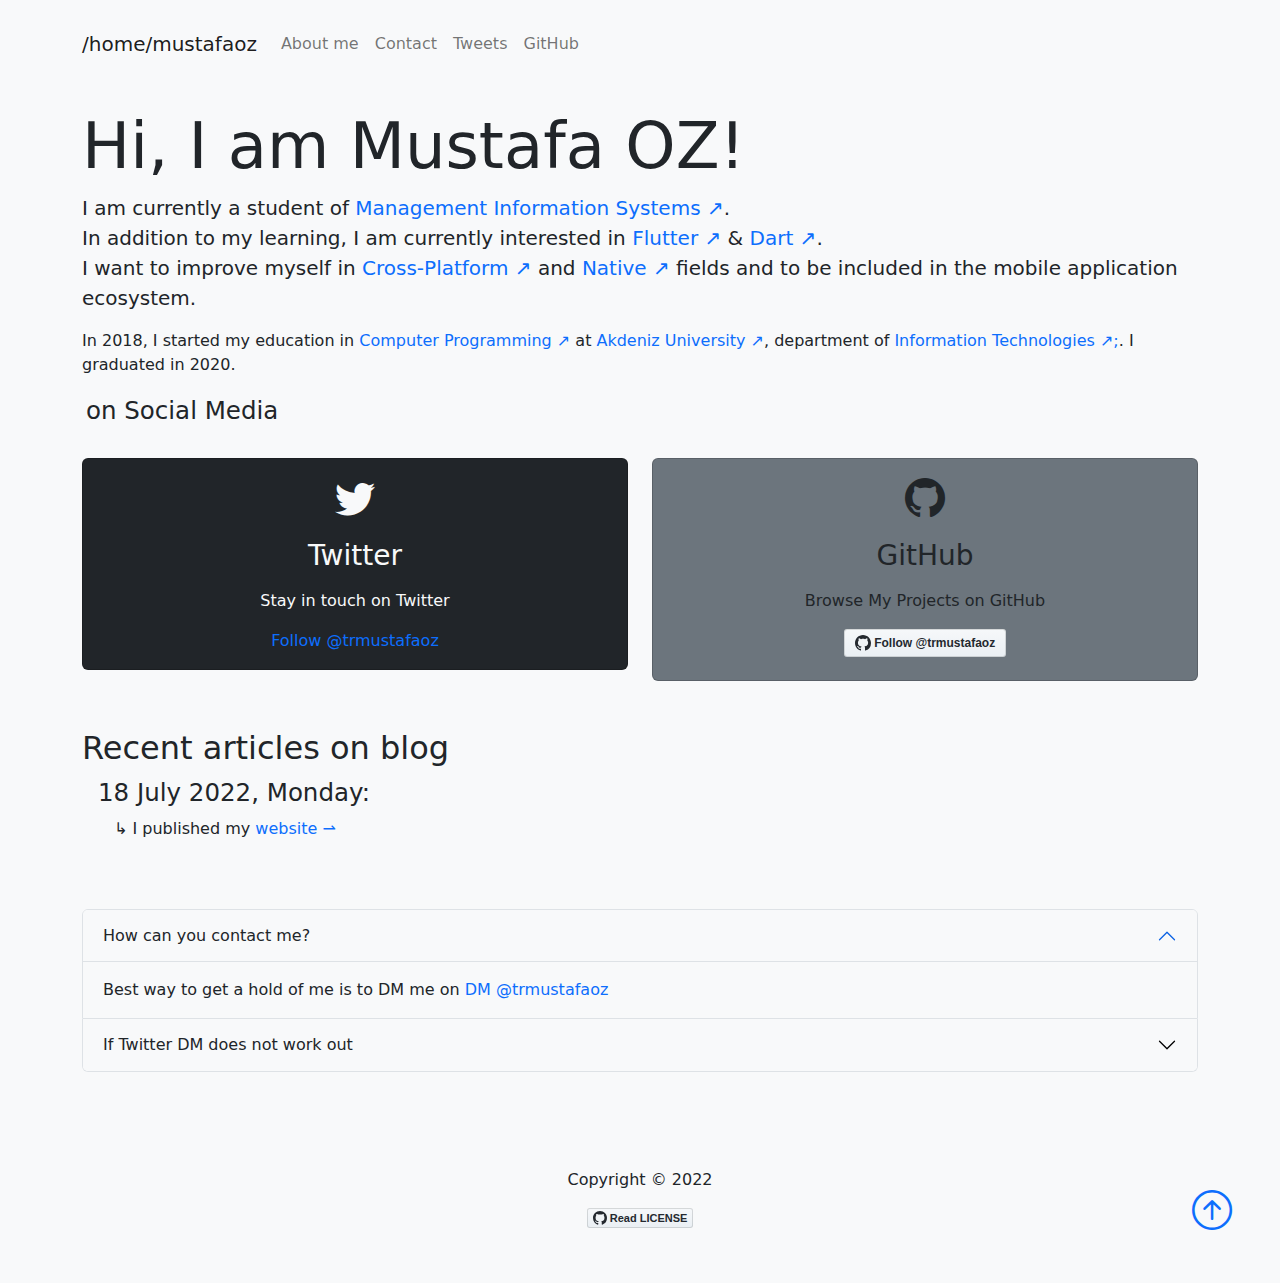
==== index.html @ 2f8a3466 "Update index.html" ====
<!doctype html>
<html lang="en">
  <head>
    <meta charset="utf-8">
    <meta name="viewport" content="width=device-width, initial-scale=1">
    <meta name="description" content="Author: https://github.com/trmustafaoz/, Category: Personal Website, Length: 2 pages">
    <!-- bootstrap@5.2.0-dist -->
    <link href="bootstrap.min.css" rel="stylesheet">
    <!-- bootstrap-icons@v1.9.1 -->
    <link rel="stylesheet" href="https://cdn.jsdelivr.net/npm/bootstrap-icons@1.9.1/font/bootstrap-icons.css">
    <!-- custom CSS -->
    <link href="style.css" rel="stylesheet">
    <title>Mustafa Öz</title>
  </head>
  <body>
    <!-- navbar -->
    <nav class="navbar navbar-expand-lg navbar-light bg-light text-dark py-3 px-3 p-lg-0 pt-lg-4 fixed-top">
      <div class="container">
        <a class="navbar-brand" href="#about-me" title="Goes to the home page">/home/mustafaoz</a>
        <button class="navbar-toggler collapsed" type="button" data-bs-toggle="collapse" data-bs-target="#navmenu" aria-controls="navmenu" aria-expanded="false" aria-label="Toggle navigation">
          <span class="toggler-icon top-bar"></span>
          <span class="toggler-icon middle-bar"></span>
          <span class="toggler-icon bottom-bar"></span>
        </button>

        <div class="collapse navbar-collapse" id="navmenu">
          <ul class="navbar-nav">
            <li class="nav-item"><a class="nav-link" aria-current="page" href="#about-me" title="About me">About me</a></li>
            <li class="nav-item"><a class="nav-link" href="#contact" title="Contact me">Contact</a></li>
            <li class="nav-item"><a class="nav-link" href="https://twitter.com/trmustafaoz/" target="_blank" rel="me" title="Twitter">Tweets</a></li>
            <li class="nav-item"><a class="nav-link" href="https://github.com/trmustafaoz/" target="_blank" rel="me" title="GitHub">GitHub</a></li>
          </ul>
        </div>
      </div>
    </nav>

    <!-- about-me -->
    <section class="bg-light text-dark py-5 px-3 p-lg-0 pt-lg-5" id="about-me">
      <div class="container">
        <div class="d-sm-flex align-items-center justify-content-between">
          <div>
            <h1 class="display-3" title="Hi, I am Mustafa!">Hi, I am Mustafa OZ!</h1>
            <p class="lead">
              I am currently a student of <a href="https://en.wikipedia.org/wiki/Management_information_system" target="_blank" title="Management Information Systems in Wikipedia">Management Information Systems ↗</a>.
                <br>In addition to my learning, I am currently interested in <a href="https://flutter.dev/" target="_blank" title="Official Flutter Website">Flutter ↗</a> & <a href="https://dart.dev/" target="_blank" title="Official Dart-Lang Website">Dart ↗</a>. 
                  <br>I want to improve myself in <a href="https://flutter.dev/multi-platform/mobile" target="_blank" title="Cross-Platform Mobile Development">Cross-Platform ↗</a> and 
                    <a href="https://dev.java/evolution/" target="_blank" title="Native Mobile Development">Native ↗</a> fields and to be included in the <strong>mobile application ecosystem</strong>.
            </p>
            <p>
              In 2018, I started my education in <a href="https://en.wikipedia.org/wiki/Computer_programming" target="_blank" title="Computer Programming in Wikipedia">Computer Programming ↗</a> at <a href="http://iro.akdeniz.edu.tr/" target="_blank" title="Akdeniz University International Relations Office">Akdeniz University ↗</a>, 
                department of <a href="http://teknik.akdeniz.edu.tr/bilgisayar-teknolojileri/bilgisayar-teknolojileri-bolumleri/bilgisayar-programciligi/" target="_blank" title="Official Akdeniz University Website of Computer Programming">Information Technologies ↗;</a>. I graduated in 2020.
            </p>
          </div>
        </div>
      </div>
    </section>

    <!-- social boxes -->
    <section class="px-3 bg-light text-dark">
      <div class="container">
        <div class="row g-4">
          <h3 class="px-3"><small>on Social Media</small></h3>
          <div class="col-md">
            <div class="card bg-dark text-light">
              <div class="card-body text-center">
                <div class="h1 mb-3">
                  <i class="bi bi-twitter"></i>
                </div>
                <h3 class="card-title mb-3">Twitter</h3>
                <p class="card-text">Stay in touch on Twitter</p>
                <a href="https://twitter.com/trmustafaoz?ref_src=twsrc%5Etfw" class="twitter-follow-button" data-size="large" data-show-count="true"> Follow @trmustafaoz</a>
              </div>
            </div>
          </div>
          <div class="col-md">
            <div class="card bg-secondary text-dark">
              <div class="card-body text-center">
                <div class="h1 mb-3">
                  <i class="bi bi-github"></i>
                </div>
                <h3 class="card-title mb-3">GitHub</h3>
                <p class="card-text">Browse My Projects on GitHub</p>
                <a class="github-button" href="https://github.com/trmustafaoz" data-color-scheme="no-preference: dark; light: light; dark: dark;" data-size="large" data-show-count="true" aria-label="Follow @trmustafaoz on GitHub" title="Follow @trmustafaoz on GitHub" target="_blank"> Follow @trmustafaoz</a>
              </div>
            </div>
          </div>
        </div>
      </div>
    </section>

    <!-- Recent Blogs -->
    <section id="recent-blogs" class="px-3 pt-5 pb-1 bg-light text-dark">
      <div class="container">
        <h2 title="Recent activities on my blog!">Recent articles on blog</h2>
          <h3 class="px-3" title="Content time."><small>18 July 2022, Monday:</small></h3>
            <ul>                           
              <li class="list-unstyled">↳ I published my <a href="https://mustafaoz.dev/" title="Welcome to My Website!">website ⇀</a></li>
            </ul>
      </div>
    </section>

    <section id="contact" class="py-5 px-3 bg-light text-dark">
      <div class="container">
        <div class="accordion" id="accordionPanelsStayOpenExample">
          <div class="accordion-item">
            <h2 class="accordion-header" id="panelsStayOpen-headingOne">
              <button class="accordion-button bg-light text-dark" type="button" data-bs-toggle="collapse" data-bs-target="#panelsStayOpen-collapseOne" aria-expanded="true" aria-controls="panelsStayOpen-collapseOne">
                How can you contact me?
              </button>
            </h2>
            <div id="panelsStayOpen-collapseOne" class="accordion-collapse collapse show bg-light text-dark" aria-labelledby="panelsStayOpen-headingOne">
              <div class="accordion-body">
                Best way to get a hold of me is to DM me on <a href="https://twitter.com/messages/compose?recipient_id=1108415399660523520" class="twitter-dm-button" data-size="large" data-screen-name="@trmustafaoz" title="Follow @trmustafaoz on Twitter" aria-expanded="false" aria-controls="panelsStayOpen-collapseOne" aria-label="Follow @trmustafaoz on Twitter" target="_blank">DM @trmustafaoz</a>
              </div>
            </div>
          </div>
          <div class="accordion-item">
            <h2 class="accordion-header" id="panelsStayOpen-headingTwo">
              <button class="accordion-button collapsed bg-light text-dark" type="button" data-bs-toggle="collapse" data-bs-target="#panelsStayOpen-collapseTwo" aria-expanded="false" aria-controls="panelsStayOpen-collapseTwo">
                If Twitter DM does not work out
              </button>
            </h2>
            <div id="panelsStayOpen-collapseTwo" class="accordion-collapse collapse bg-light text-dark" aria-labelledby="panelsStayOpen-headingTwo">
              <div class="accordion-body">Email me at address
                <a class="contact-mail-button" href="mailto:contact@mustafaoz.dev" title="Email to me!">contact@mustafaoz.dev</a>
              </div>
            </div>
          </div>
        </div>
      </div>
    </section>

    <!-- Footer -->
    <footer class="p-5 bg-light text-dark text-center position-relative">
      <div class="container">
        <p>Copyright &copy; 2022</p> 
        <a class="github-button" href="https://github.com/trmustafaoz/github-actions-html/blob/master/LICENSE" data-color-scheme="no-preference: dark; light: light; dark: dark;" aria-label="Read LICENSE" title="Read LICENSE on GitHub" target="_blank">Read LICENSE</a>
        <a href="#" class="position-absolute bottom-0 end-0 p-5">
          <i class="bi bi-arrow-up-circle h1"></i>
        </a>
      </div>
    </footer>
    <!-- Bootstrap -- JavaScript -->
    <script src="bootstrap.min.js"></script>
    <!-- Github JavaScript -- Place this tag in your head or just before your close body tag. -->
    <script async defer src="buttons-github-io-buttons.js"></script>
    <!-- Twitter Button's JavaScript -->
    <script async src="platform-twitter-com-widgets.js" charset="utf-8"></script>
  </body>
</html>
---- style.css ----
li.nav-item a.nav-link:hover,
a.navbar-brand:hover {
    text-decoration: none;
}

a {
    text-decoration: none;
}

/* 
a:focus { 
    text-decoration: underline;
} */

a:hover { 
    text-decoration: underline;
}

body::before {
  display: block;
  content: '';
  height: 60px;
}
  
#map {
  width: 100%;
  height: 100%;
  border-radius: 10px;
}
  
@media (min-width: 768px) {
  .news-input {
    width: 50%;
  }
}

/* .container {
    max-width: 992px;
} */

p, small.special-title {
    font-weight: 300;
}

p strong {
    font-weight: 500;
}

.square-box {
    max-width: 600px;
    min-height: 600px;
    border: 1px solid rgb(0, 0, 0);
}

.square-box-red {
    max-width: 600px;
    min-height: 600px;
    border: 1px solid rgb(85, 34, 34);
}

/* remove border from toggler */
.navbar-toggler {
    border: 0 !important;
}

.navbar-toggler:focus,
.navbar-toggler:active,
.navbar-toggler-icon:focus {
    outline: none !important;
    box-shadow: none !important;
    border: 0 !important;
}

/* lines of the Toggler */
.toggler-icon{
    width: 30px;
    height: 3px;
    background-color: #e74c3c;
    display: block;
    transition: all 0.2s;
}

/* adds space between the lines */
.middle-bar{
    margin: 5px auto;
}

/* state when navbar is opened (START) */
.navbar-toggler .top-bar {
    transform: rotate(45deg);
    transform-origin: 10% 10%;
}

.navbar-toggler .middle-bar {
    opacity: 0;
    filter: alpha(opacity=0);
}

.navbar-toggler .bottom-bar {
    transform: rotate(-45deg);
    transform-origin: 10% 90%;
}
/* state when navbar is opened (END) */

/* state when navbar is collapsed (START) */
.navbar-toggler.collapsed .top-bar {
    transform: rotate(0);
}

.navbar-toggler.collapsed .middle-bar {
    opacity: 1;
    filter: alpha(opacity=100);
}

.navbar-toggler.collapsed .bottom-bar {
    transform: rotate(0);
}
/* state when navbar is collapsed (END) */

/* color of Toggler when collapsed */
.navbar-toggler.collapsed .toggler-icon {
    background: linear-gradient( 263deg, rgba(252,74,74,1) 0%, rgba(0,212,255,1) 100% );
}

/* twitter message button */
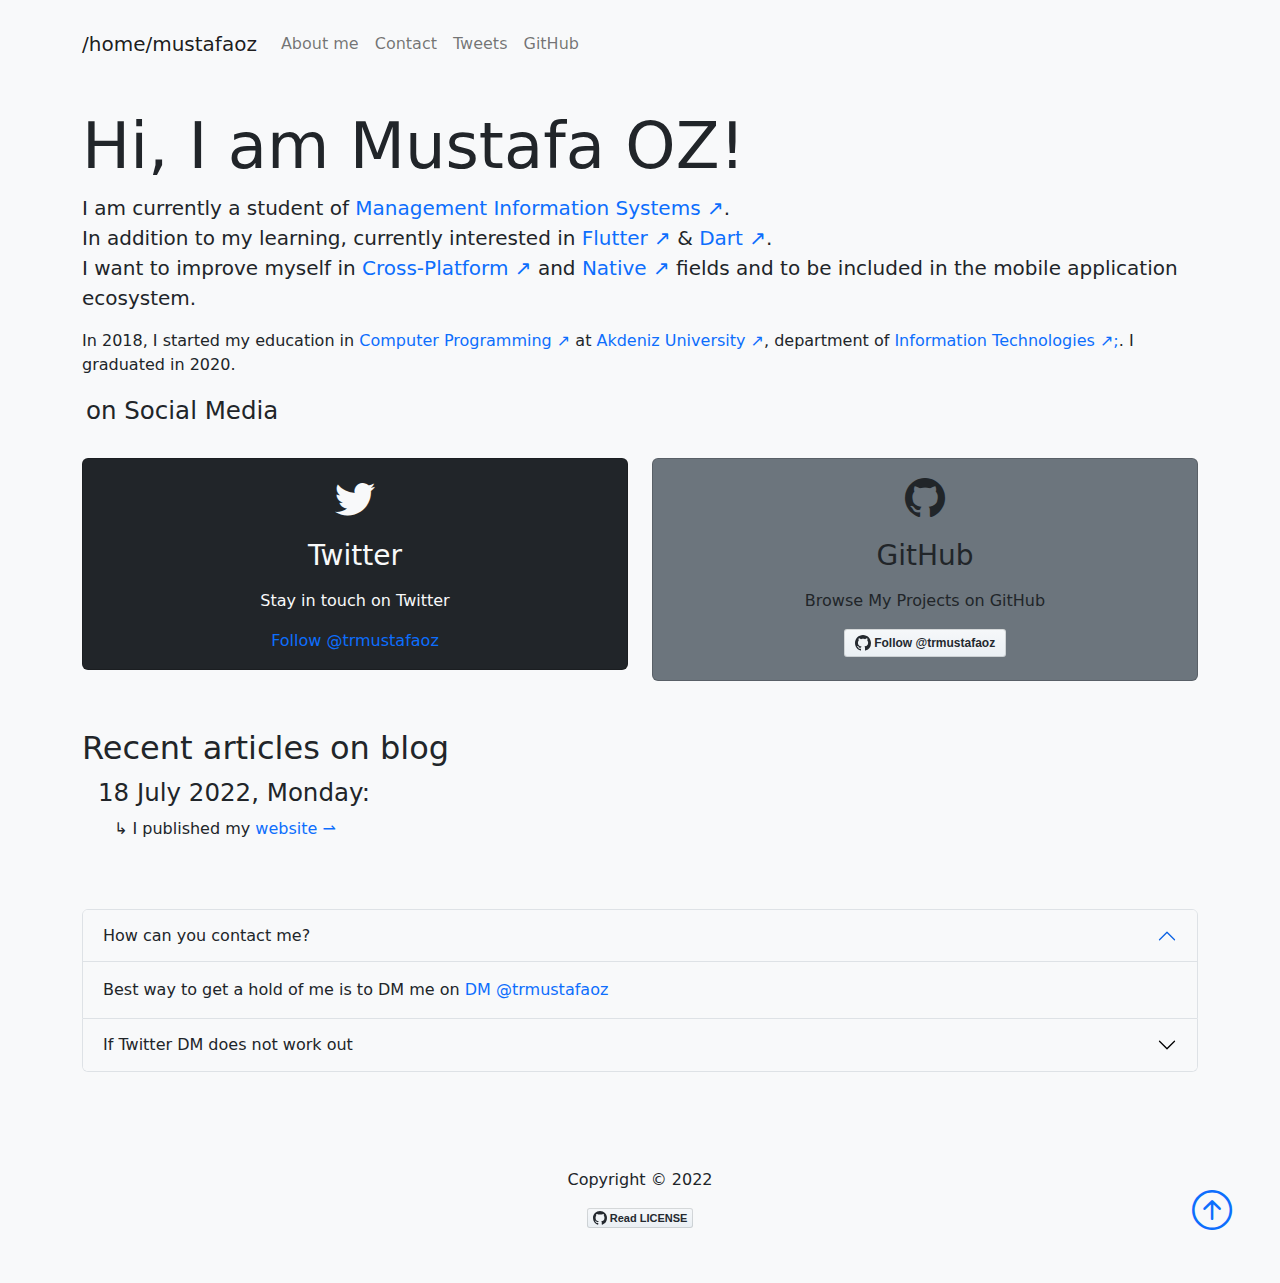
==== commit 2c3a23da: "hello again" ====
--- a/index.html
+++ b/index.html
@@ -42,7 +42,7 @@
             <h1 class="display-3" title="Hi, I am Mustafa!">Hi, I am Mustafa OZ!</h1>
             <p class="lead">
               I am currently a student of <a href="https://en.wikipedia.org/wiki/Management_information_system" target="_blank" title="Management Information Systems in Wikipedia">Management Information Systems ↗</a>.
-                <br>In addition to my learning, I am currently interested in <a href="https://flutter.dev/" target="_blank" title="Official Flutter Website">Flutter ↗</a> & <a href="https://dart.dev/" target="_blank" title="Official Dart-Lang Website">Dart ↗</a>. 
+                <br>In addition to my learning, currently interested in <a href="https://flutter.dev/" target="_blank" title="Official Flutter Website">Flutter ↗</a> & <a href="https://dart.dev/" target="_blank" title="Official Dart-Lang Website">Dart ↗</a>. 
                   <br>I want to improve myself in <a href="https://flutter.dev/multi-platform/mobile" target="_blank" title="Cross-Platform Mobile Development">Cross-Platform ↗</a> and 
                     <a href="https://dev.java/evolution/" target="_blank" title="Native Mobile Development">Native ↗</a> fields and to be included in the <strong>mobile application ecosystem</strong>.
             </p>
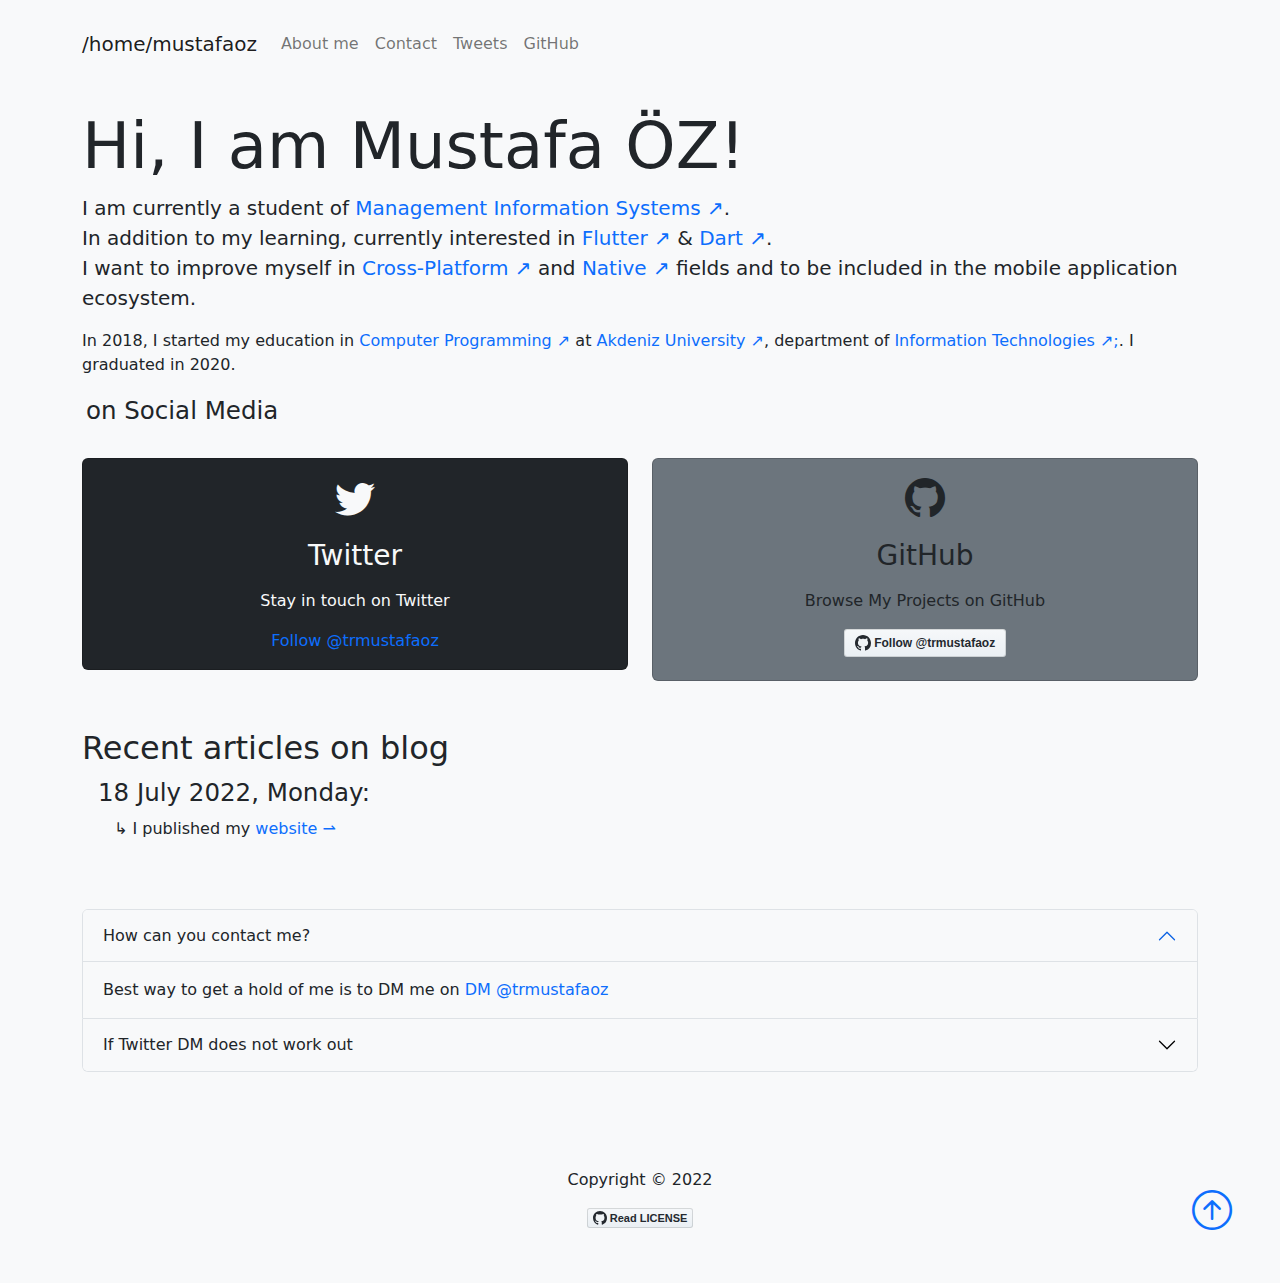
==== commit a11ae73a: "updated" ====
--- a/index.html
+++ b/index.html
@@ -39,7 +39,7 @@
       <div class="container">
         <div class="d-sm-flex align-items-center justify-content-between">
           <div>
-            <h1 class="display-3" title="Hi, I am Mustafa!">Hi, I am Mustafa OZ!</h1>
+            <h1 class="display-3" title="Hi, I am Mustafa!">Hi, I am Mustafa ÖZ!</h1>
             <p class="lead">
               I am currently a student of <a href="https://en.wikipedia.org/wiki/Management_information_system" target="_blank" title="Management Information Systems in Wikipedia">Management Information Systems ↗</a>.
                 <br>In addition to my learning, currently interested in <a href="https://flutter.dev/" target="_blank" title="Official Flutter Website">Flutter ↗</a> & <a href="https://dart.dev/" target="_blank" title="Official Dart-Lang Website">Dart ↗</a>. 
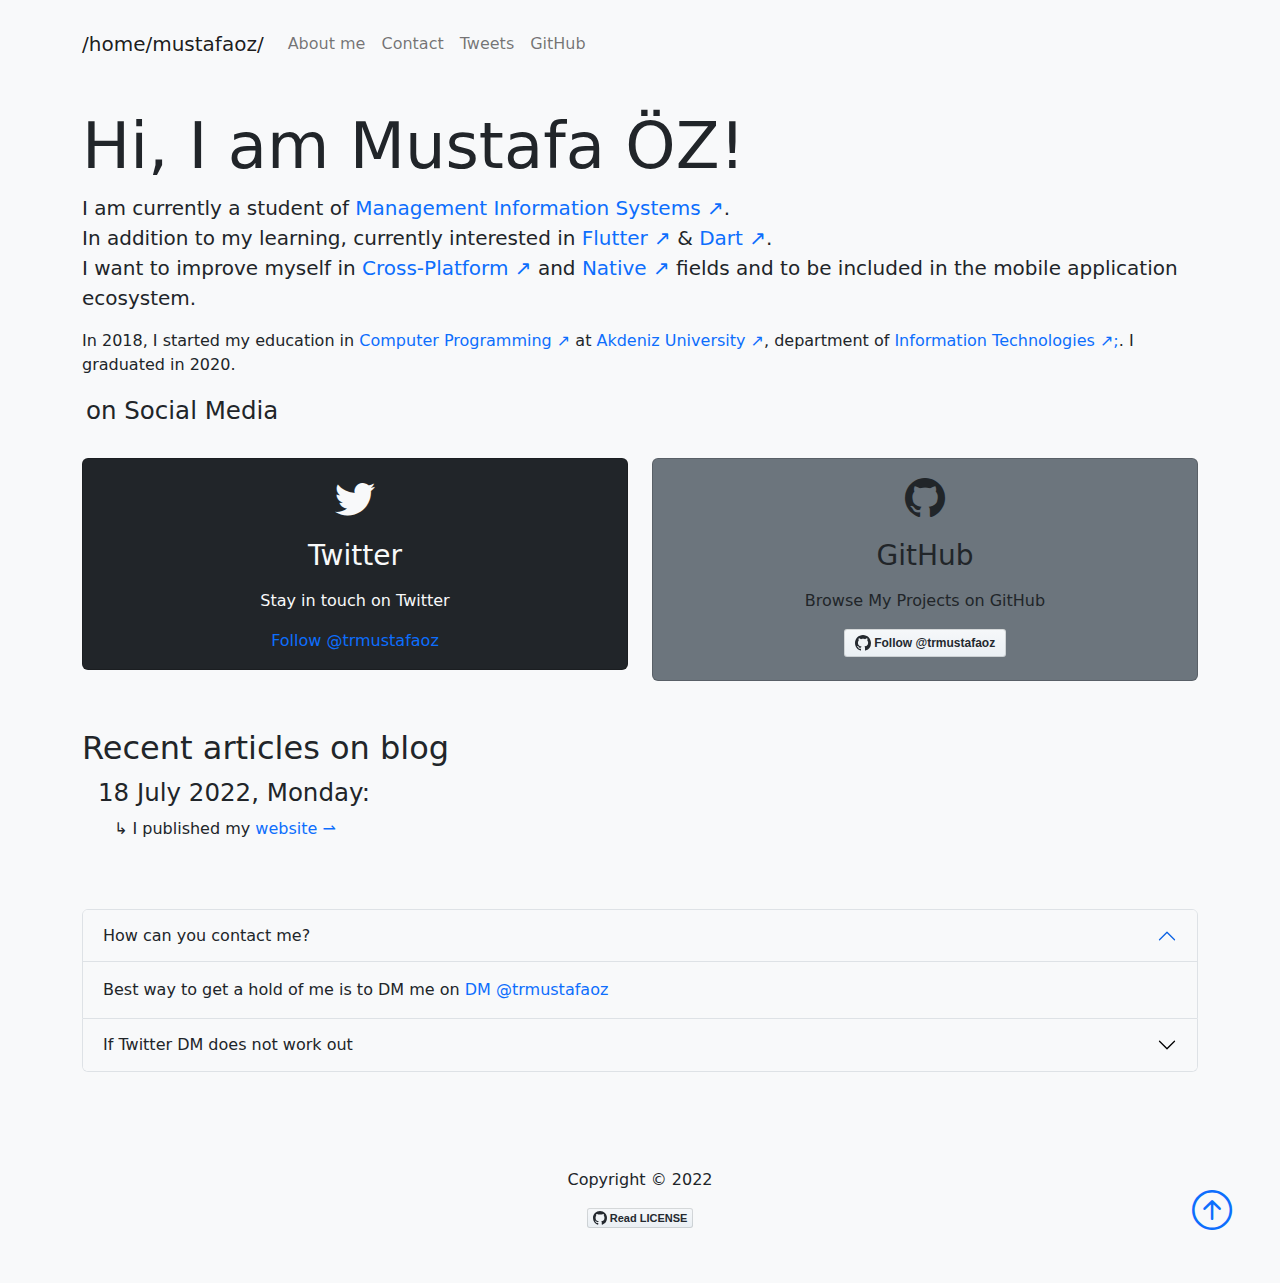
==== commit c5577946: "index updated." ====
--- a/index.html
+++ b/index.html
@@ -16,7 +16,7 @@
     <!-- navbar -->
     <nav class="navbar navbar-expand-lg navbar-light bg-light text-dark py-3 px-3 p-lg-0 pt-lg-4 fixed-top">
       <div class="container">
-        <a class="navbar-brand" href="#about-me" title="Goes to the home page">/home/mustafaoz</a>
+        <a class="navbar-brand" href="#about-me" title="Goes to the home page">/home/mustafaoz/</a>
         <button class="navbar-toggler collapsed" type="button" data-bs-toggle="collapse" data-bs-target="#navmenu" aria-controls="navmenu" aria-expanded="false" aria-label="Toggle navigation">
           <span class="toggler-icon top-bar"></span>
           <span class="toggler-icon middle-bar"></span>
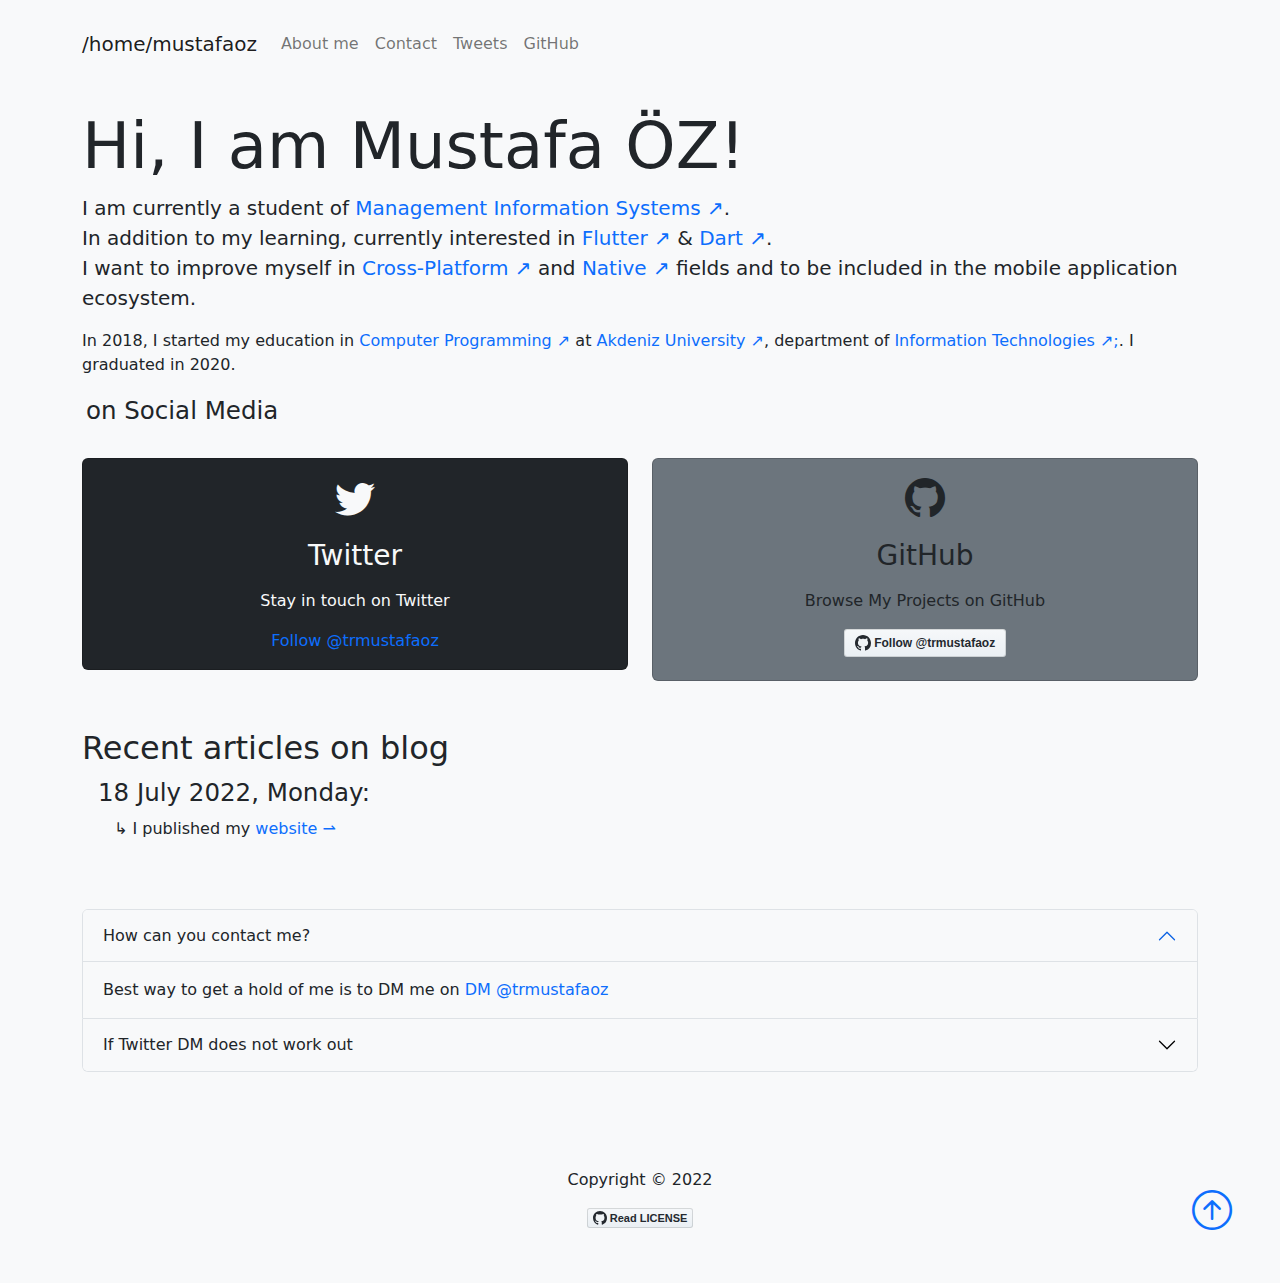
==== commit 7e6b38a4: "index updated v2" ====
--- a/index.html
+++ b/index.html
@@ -16,7 +16,7 @@
     <!-- navbar -->
     <nav class="navbar navbar-expand-lg navbar-light bg-light text-dark py-3 px-3 p-lg-0 pt-lg-4 fixed-top">
       <div class="container">
-        <a class="navbar-brand" href="#about-me" title="Goes to the home page">/home/mustafaoz/</a>
+        <a class="navbar-brand" href="#about-me" title="Goes to the home page">/home/mustafaoz</a>
         <button class="navbar-toggler collapsed" type="button" data-bs-toggle="collapse" data-bs-target="#navmenu" aria-controls="navmenu" aria-expanded="false" aria-label="Toggle navigation">
           <span class="toggler-icon top-bar"></span>
           <span class="toggler-icon middle-bar"></span>
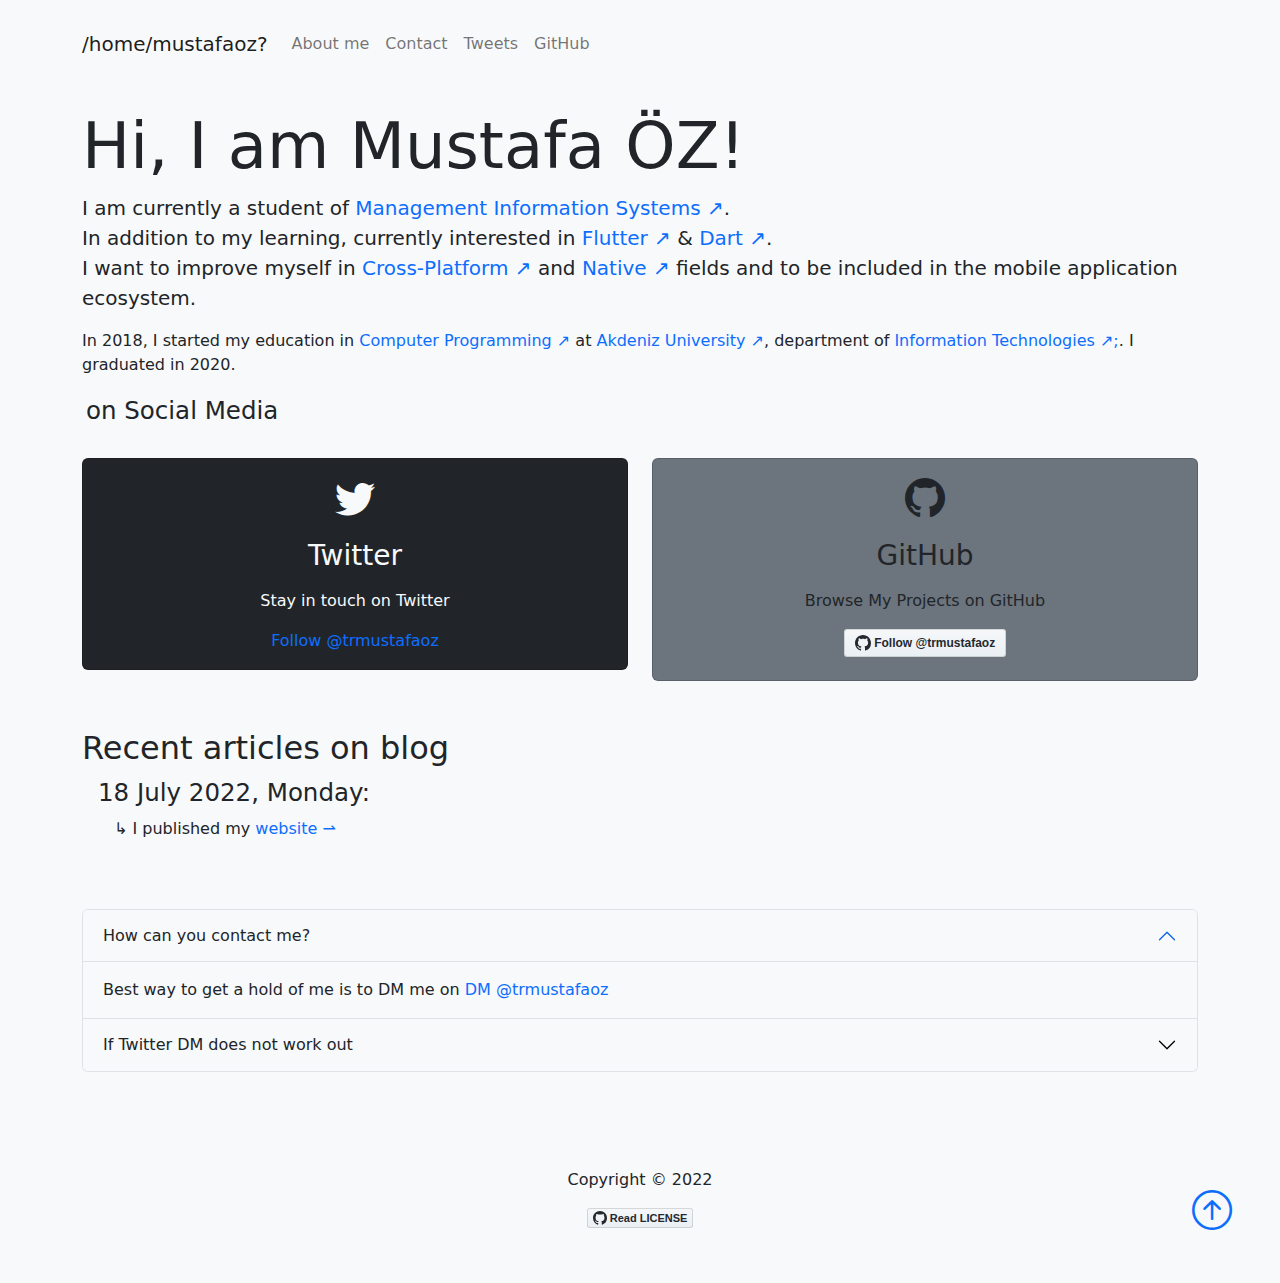
==== commit f48b7263: "test" ====
--- a/index.html
+++ b/index.html
@@ -16,7 +16,7 @@
     <!-- navbar -->
     <nav class="navbar navbar-expand-lg navbar-light bg-light text-dark py-3 px-3 p-lg-0 pt-lg-4 fixed-top">
       <div class="container">
-        <a class="navbar-brand" href="#about-me" title="Goes to the home page">/home/mustafaoz</a>
+        <a class="navbar-brand" href="#about-me" title="Goes to the home page">/home/mustafaoz?</a>
         <button class="navbar-toggler collapsed" type="button" data-bs-toggle="collapse" data-bs-target="#navmenu" aria-controls="navmenu" aria-expanded="false" aria-label="Toggle navigation">
           <span class="toggler-icon top-bar"></span>
           <span class="toggler-icon middle-bar"></span>
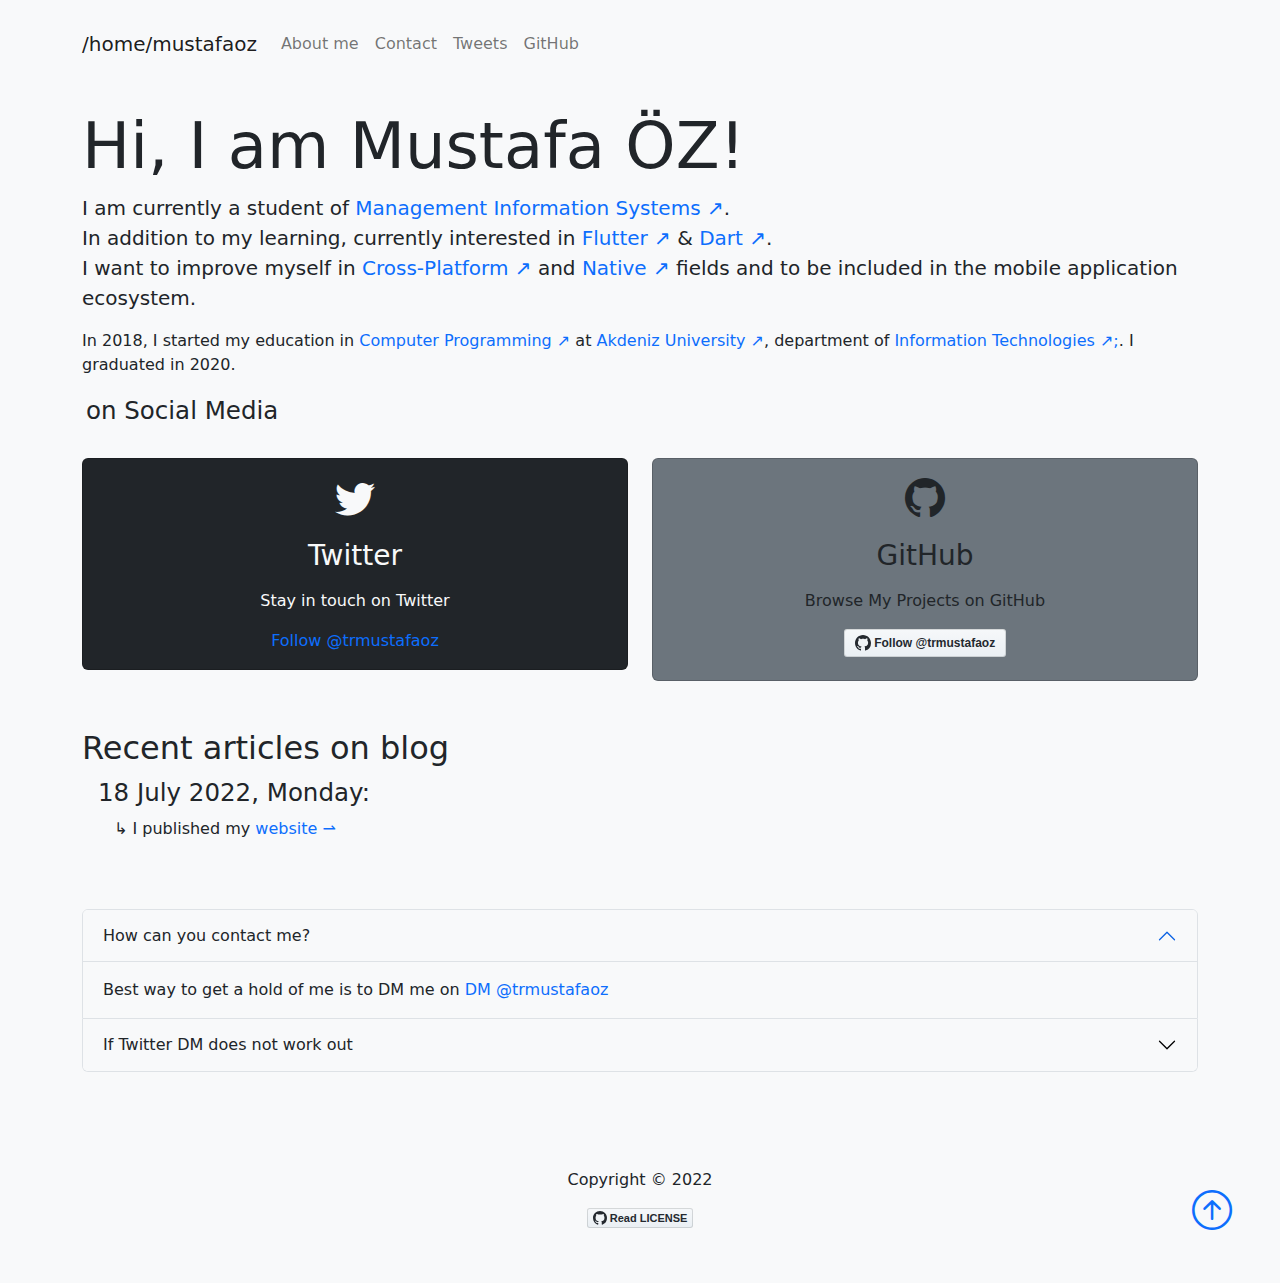
==== commit 59c5ec4d: "test completed" ====
--- a/index.html
+++ b/index.html
@@ -16,7 +16,7 @@
     <!-- navbar -->
     <nav class="navbar navbar-expand-lg navbar-light bg-light text-dark py-3 px-3 p-lg-0 pt-lg-4 fixed-top">
       <div class="container">
-        <a class="navbar-brand" href="#about-me" title="Goes to the home page">/home/mustafaoz?</a>
+        <a class="navbar-brand" href="#about-me" title="Goes to the home page">/home/mustafaoz</a>
         <button class="navbar-toggler collapsed" type="button" data-bs-toggle="collapse" data-bs-target="#navmenu" aria-controls="navmenu" aria-expanded="false" aria-label="Toggle navigation">
           <span class="toggler-icon top-bar"></span>
           <span class="toggler-icon middle-bar"></span>
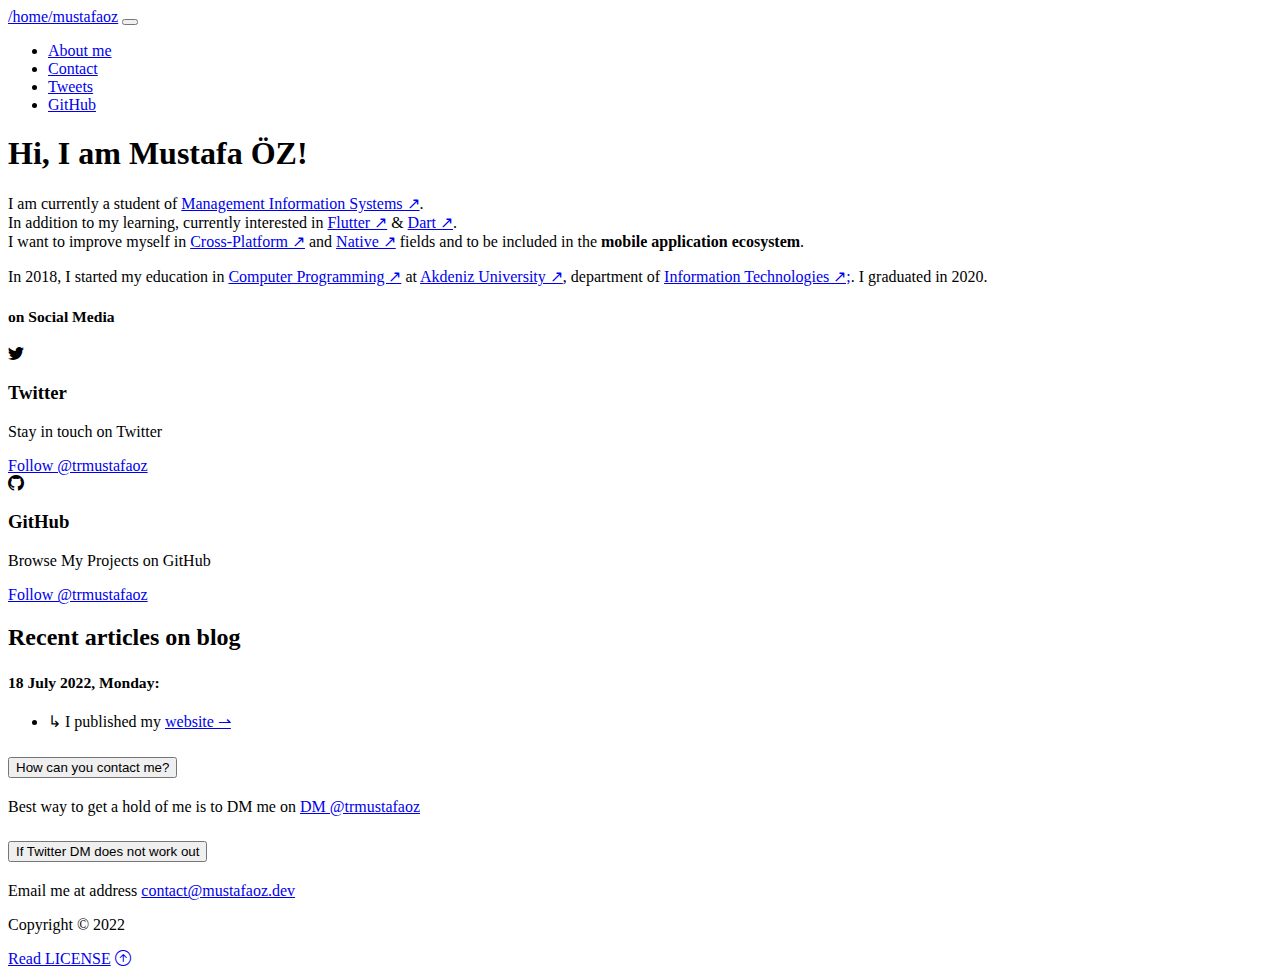
==== commit e5148d78: "project folder structure has been improved." ====
--- a/index.html
+++ b/index.html
@@ -4,12 +4,12 @@
     <meta charset="utf-8">
     <meta name="viewport" content="width=device-width, initial-scale=1">
     <meta name="description" content="Author: https://github.com/trmustafaoz/, Category: Personal Website, Length: 2 pages">
-    <!-- bootstrap@5.2.0-dist -->
-    <link href="bootstrap.min.css" rel="stylesheet">
+    <!-- bootstrap@5.3.1-dist -->
+    <link href="css/bootstrap.min.css" rel="stylesheet">
     <!-- bootstrap-icons@v1.9.1 -->
-    <link rel="stylesheet" href="https://cdn.jsdelivr.net/npm/bootstrap-icons@1.9.1/font/bootstrap-icons.css">
+    <link rel="stylesheet" href="https://cdn.jsdelivr.net/npm/bootstrap-icons@1.10.5/font/bootstrap-icons.min.css">
     <!-- custom CSS -->
-    <link href="style.css" rel="stylesheet">
+    <link href="css/style.css" rel="stylesheet">
     <title>Mustafa Öz</title>
   </head>
   <body>
@@ -80,7 +80,7 @@
                 </div>
                 <h3 class="card-title mb-3">GitHub</h3>
                 <p class="card-text">Browse My Projects on GitHub</p>
-                <a class="github-button" href="https://github.com/trmustafaoz" data-color-scheme="no-preference: dark; light: light; dark: dark;" data-size="large" data-show-count="true" aria-label="Follow @trmustafaoz on GitHub" title="Follow @trmustafaoz on GitHub" target="_blank"> Follow @trmustafaoz</a>
+                <a class="github-button" href="https://github.com/trmustafaoz" data-color-scheme="no-preference: dark_dimmed; light: light; dark: dark;" data-size="large" data-show-count="true" aria-label="Follow @trmustafaoz on GitHub">Follow @trmustafaoz</a>
               </div>
             </div>
           </div>
@@ -140,11 +140,11 @@
         </a>
       </div>
     </footer>
-    <!-- Bootstrap -- JavaScript -->
-    <script src="bootstrap.min.js"></script>
-    <!-- Github JavaScript -- Place this tag in your head or just before your close body tag. -->
-    <script async defer src="buttons-github-io-buttons.js"></script>
-    <!-- Twitter Button's JavaScript -->
-    <script async src="platform-twitter-com-widgets.js" charset="utf-8"></script>
+    <!-- Bootstrap JS v5.3.1 -->
+    <script src="js/bootstrap.min.js" charset="utf-8"></script>
+    <!-- Github JS v2.27.0 -->
+    <script async defer src="js/buttons-github-io-buttons.js" charset="utf-8"></script>
+    <!-- Twitter Button's JavaScript sources: "https://platform.twitter.com/widgets.js" -->
+    <script async src="js/platform-twitter-com-widgets.js" charset="utf-8"></script>
   </body>
 </html>
